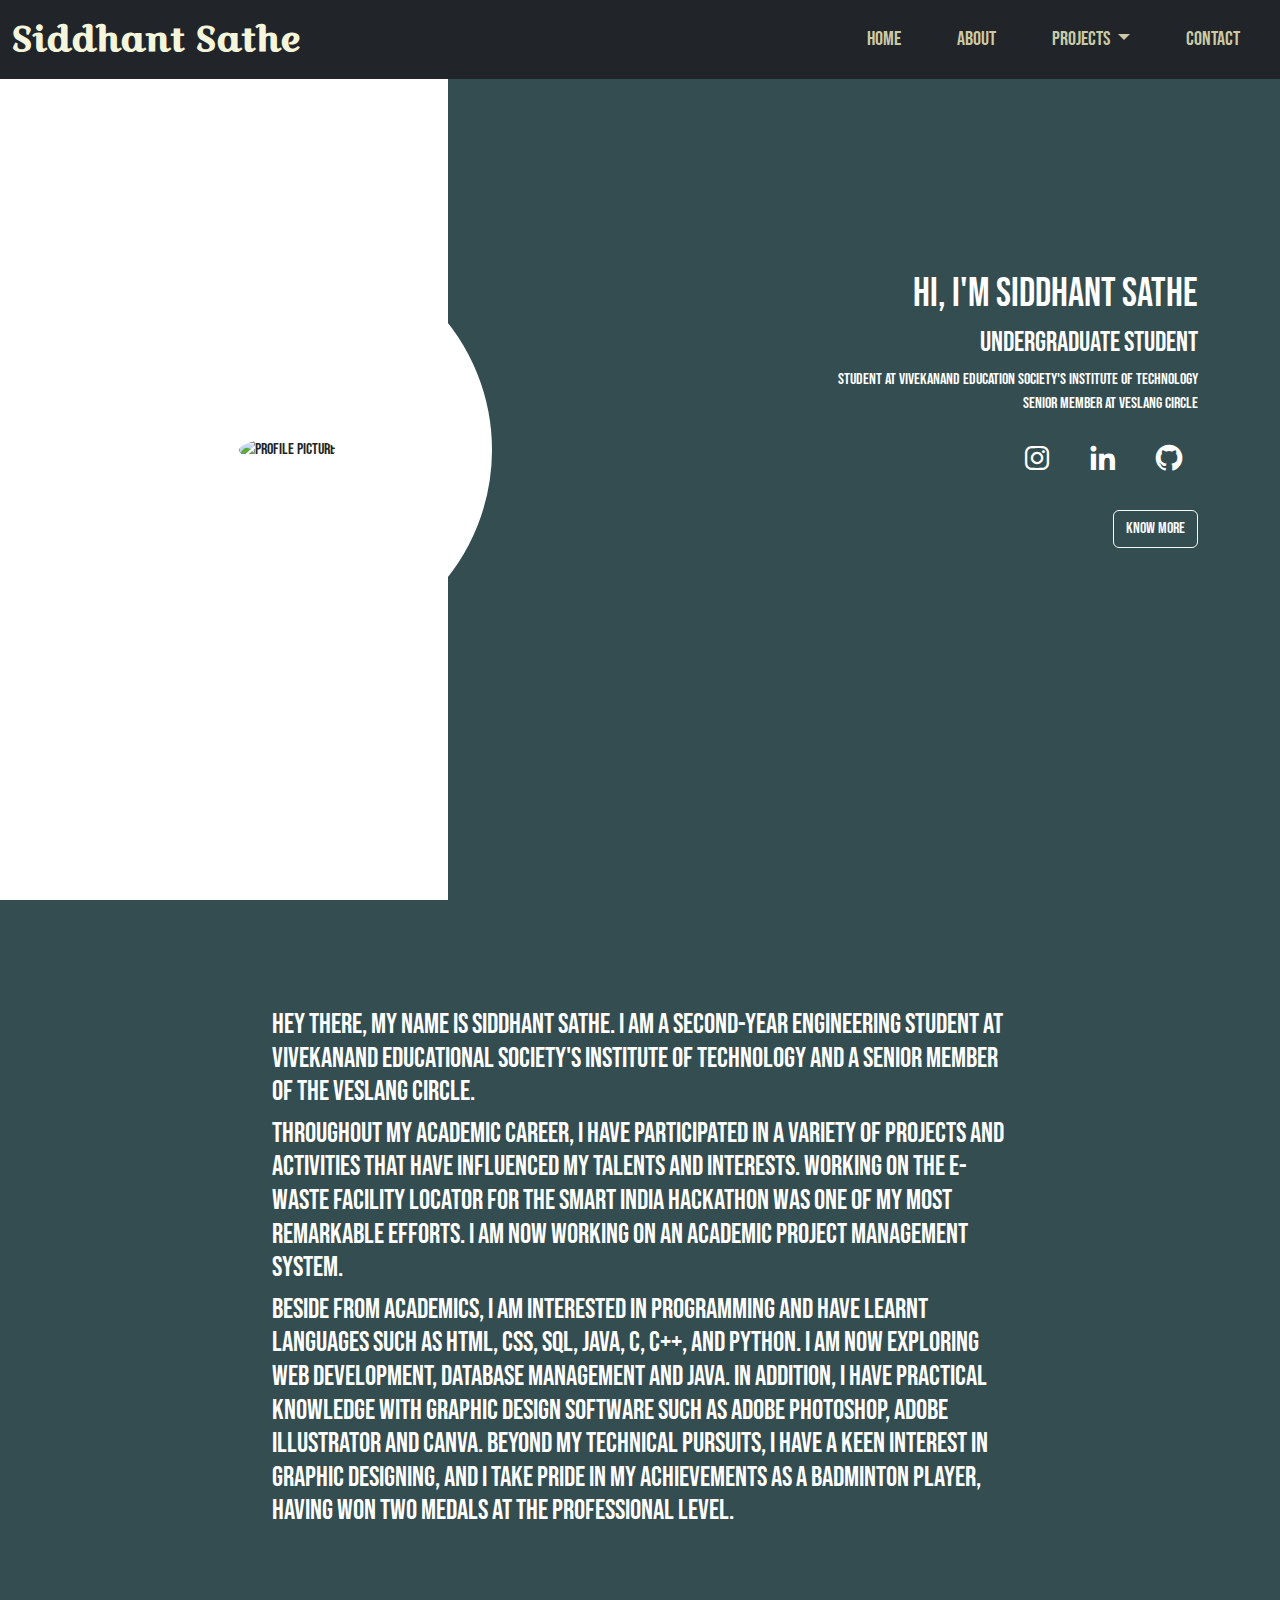
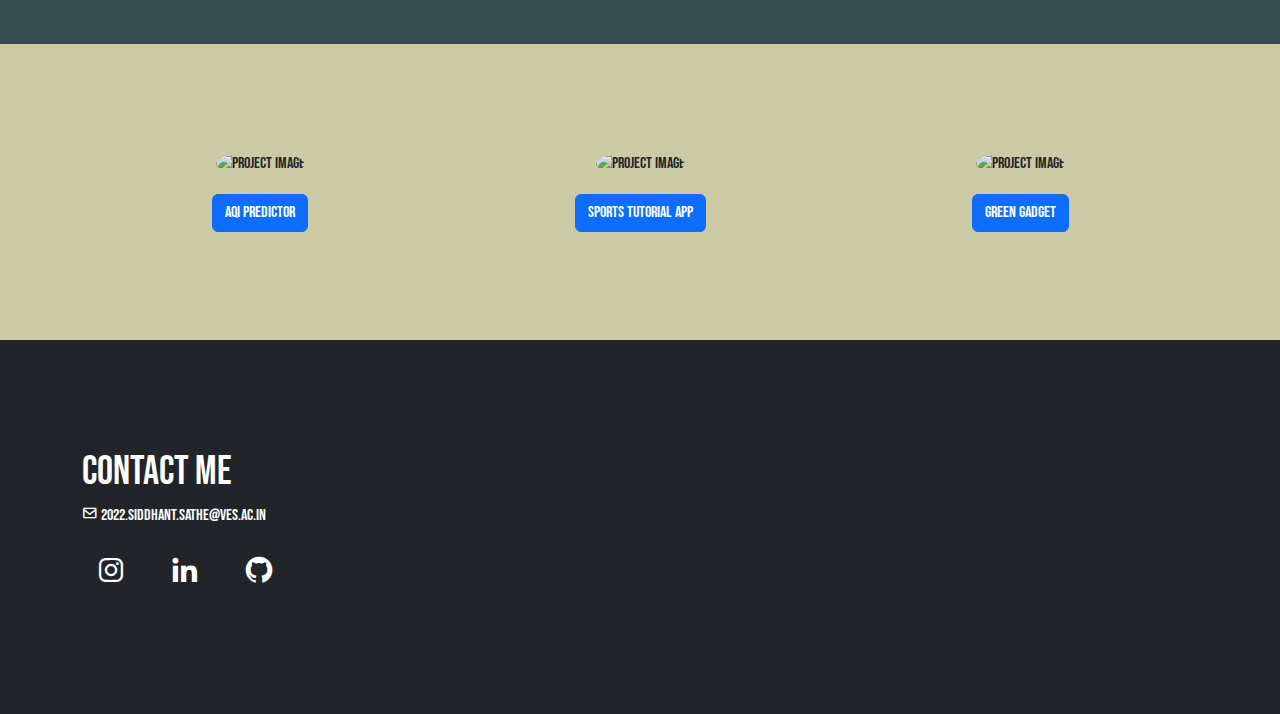
==== try.html @ 27bf7b51 "bootstrap" ====
<!DOCTYPE html>
<html lang="en">
<head>
    <meta charset="UTF-8">
    <meta name="viewport" content="width=device-width, initial-scale=1.0">
    <title>Siddhant Sathe</title>
    <link href="https://cdn.jsdelivr.net/npm/bootstrap@5.3.3/dist/css/bootstrap.min.css" rel="stylesheet" integrity="sha384-QWTKZyjpPEjISv5WaRU9OFeRpok6YctnYmDr5pNlyT2bRjXh0JMhjY6hW+ALEwIH" crossorigin="anonymous">
    <link rel="stylesheet" href="try.css">
    <link rel="stylesheet" href="https://fonts.googleapis.com/css?family=Bebas+Neue">
    <link href='https://unpkg.com/boxicons@2.1.4/css/boxicons.min.css' rel='stylesheet'>
    <script src="https://cdn.jsdelivr.net/npm/bootstrap@5.3.3/dist/js/bootstrap.bundle.min.js" integrity="sha384-YvpcrYf0tY3lHB60NNkmXc5s9fDVZLESaAA55NDzOxhy9GkcIdslK1eN7N6jIeHz" crossorigin="anonymous"></script>
</head>
<body>
    <main class="main-doc">
        <!-- Header with Bootstrap Navbar -->
        <header class="header navbar navbar-expand-lg bg-dark fixed-top">
            <div class="container-fluid">
                <a class="navbar-brand" href="#">Siddhant Sathe</a>
                <button class="navbar-toggler" type="button" data-bs-toggle="collapse" data-bs-target="#navbarNav" aria-controls="navbarNav" aria-expanded="false" aria-label="Toggle navigation">
                    <span class="navbar-toggler-icon" style="color: #cbcaa5;"></span>
                </button>
                <div class="collapse navbar-collapse large" id="navbarNav" style="color: #cbcaa5;">
                    <ul class="navbar-nav ms-auto">
                        <div id ="googletranslate"></div>
                        <li class="nav-item" >
                            <a class="nav-link" href="#homepage" style="color: #cbcaa5;">Home</a>
                        </li>
                        <li class="nav-item">
                            <a class="nav-link" href="#aboutpage" style="color: #cbcaa5;">About</a>
                        </li>
                        <li class="nav-item dropdown">
                            <a class="nav-link dropdown-toggle" href="#projectpage" id="navbarDropdown" role="button" data-bs-toggle="dropdown" aria-expanded="false" style="color: #cbcaa5;">
                                Projects
                            </a>
                            <ul class="dropdown-menu" aria-labelledby="navbarDropdown" >
                                <li><a class="dropdown-item" href="https://github.com/SiddhantSathe/AQI-Prediction.git">AQI Predictor</a></li>
                                <li><a class="dropdown-item" href="https://github.com/SiddhantSathe/Sports-Tutorial-App">Sports Tutorial App</a></li>
                                <li><a class="dropdown-item" href="https://github.com/SiddhantSathe/Gadget_Green">Green Gadget</a></li>
                            </ul>
                        </li>
                        <li class="nav-item">
                            <a class="nav-link" href="#contactpage" style="color: #cbcaa5;">Contact</a>
                        </li>
                    </ul>
                </div>
            </div>
        </header>

        <!-- Home Section -->
        <section class="home d-flex align-items-center" id="homepage" style="height: 100vh; background: linear-gradient(-90deg ,#334d50 65%, #fff 35%);">
            <div class="container">
                <div class="row">
                    <div class="col-md-6 d-none d-md-block">
                        <div class="home-img mx-auto">

                            <img src="Profilepic.jpeg" alt="Profile Picture" class="img-fluid rounded-circle">
                        </div>
                    </div>
                    <div class="align-middle col-md-6 text-end" style="padding-top: 25px;">
                        <h1>Hi, I'm Siddhant Sathe</h1>
                        <h3>Undergraduate Student</h3>
                        <p>Student at Vivekanand Education Society's Institute Of Technology<br> Senior Member at VESLang Circle</p>
                        <div class="home-icon d-flex justify-content-end gap-2">
                            <a href="https://www.instagram.com/siddhant__sathe/" class="btn"><i class='bx bxl-instagram'></i></a>
                            <a href="https://www.linkedin.com/in/siddhant-sathe-0709ab282" class="btn "><i class='bx bxl-linkedin'></i></a>
                            <a href="https://github.com/SiddhantSathe" class="btn"><i class='bx bxl-github'></i></a>
                        </div>
                        <a class="btn btn-outline-light mt-3" href="#aboutpage">Know more</a>
                    </div>
                </div>
            </div>
        </section>

        <!-- About Section -->
        <section class="about" id="aboutpage" style="background-color: #334d50;">
            <div class="container py-5">
                <div class="row justify-content-center text-white">
                    <div class="col-md-8">
                        <h3>Hey there, my name is Siddhant Sathe. I am a second-year engineering student at Vivekanand Educational Society's Institute of Technology and a senior member of the VESLang Circle.</h3>
                        <h3>Throughout my academic career, I have participated in a variety of projects and activities that have influenced my talents and interests. Working on the E-waste Facility Locator for the Smart India Hackathon was one of my most remarkable efforts. I am now working on an Academic Project Management System.</h3><h3>
                            Beside from academics, I am interested in programming and have learnt languages such as HTML, CSS, SQL, Java, C, C++, and Python. I am now exploring web development, Database management and Java. In addition, I have practical knowledge with graphic design software such as Adobe Photoshop, Adobe Illustrator and Canva.
                            Beyond my technical pursuits, I have a keen interest in graphic designing, and I take pride in my achievements as a badminton player, having won two medals at the professional level.</h3>
                    </div>
                </div>
            </div>
        </section>

        <!-- Project Section -->
        <section class="project" id="projectpage" style="background-color: #cbcaa5";>
            <div class="container py-5">
                <div class="row">
                    
                    <div class="col-md-4 text-center">
                        <div class="prj1-img mx-auto">
                            <img src="aqicp.png" class="img-fluid rounded-circle" alt="Project Image">
                        </div>
                        <a class="btn btn-primary mt-3" href="https://github.com/SiddhantSathe/AQI-Prediction.git">AQI Predictor</a>
                    </div>
                    <div class="col-md-4 text-center">
                        <div class="prj1-img mx-auto">
                            <img src="sportscp.png" class="img-fluid rounded-circle" alt="Project Image">
                        </div>
                        <a href="https://github.com/SiddhantSathe/Sports-Tutorial-App" class="btn btn-primary mt-3">Sports Tutorial App</a>
                    </div>
                    <div class="col-md-4 text-center">
                        <div class="prj1-img mx-auto">
                            <img src="ggcoverpage.jpg" class="img-fluid rounded-circle" alt="Project Image">
                        </div>
                        <a href="https://github.com/SiddhantSathe/Gadget_Green" class="btn btn-primary mt-3">Green Gadget</a>
                    </div>
                </div>
            </div>
        </section>

        <section class="contact bg-dark text-white" id="contactpage">
            <div class="container py-5">
                <h1>Contact Me</h1>
                <p><i class='bx bx-envelope'></i> 2022.siddhant.sathe@ves.ac.in</p>
                <div class="home-icon d-flex gap-3">
                    <a href="https://www.instagram.com/siddhant__sathe/" class="btn "><i class='bx bxl-instagram'></i></a>
                    <a href="https://www.linkedin.com/in/siddhant-sathe-0709ab282" class="btn"><i class='bx bxl-linkedin'></i></a>
                    <a href="https://github.com/SiddhantSathe" class="btn"><i class='bx bxl-github'></i></a>
                </div>
            </div>
        </section>
    </main>
    <script type="text/javascript">
        function googleTranslateElementInit() {
            new google.translate.TranslateElement({pageLanguage: 'en'}, 'googletranslate');
        }
    </script>
    <script type="text/javascript" src="//translate.google.com/translate_a/element.js?cb=googleTranslateElementInit"></script>
</body>
</html>
---- try.css ----
@import url(https://fonts.googleapis.com/css?family=Croissant+One);
@import url(https://fonts.googleapis.com/css?family=Bebas+Neue);
@import url(https://fonts.googleapis.com/css?family=Rubik);


.navbar-toggler{
    z-index: 1000;
    background: #cbcaa5;
}
.navbar-brand{
    font-size: 35px;
    font-weight: 600;
    font-family:Croissant One;
    text-decoration: none;
    color: beige;
}

body {
    font-family: 'Bebas Neue', sans-serif;
    margin: 0;
    padding: 0;
}

a .btn:hover{
    color: antiquewhite;
    text-decoration: none;
}
.home-icon a:hover{
    background: #73a0a5;
    color: azure;
    box-shadow: 0 0 10px #73a0a5;
}
.home {
    background: linear-gradient(-90deg, #334d50 65%, #fff 35%);
    height: 100vh;
    display: flex;
    align-items: center;
}

.home h1, .home h3, .home p {
    color: #fff;
}

.home-icon a {
    color: #fff;
    font-size: 2rem;
}

.header {
    position: fixed;
    top: 0;
    width: 100%;
    z-index: 1000;
}

.about, .project, .contact {
    padding: 60px 0;
}

.about h3, .contact p, .contact h1 {
    color: #fff;
}

a .nav-link{
    font: 18px;
    font-weight: 500;
    margin: 35px;
    text-decoration: none;
    transition: 3s;
    font-family: Bebas Neue;
    letter-spacing: 1px;
    color: #cbcaa5;
}

.navbar-brand:hover{
    color: antiquewhite;
    background: #73a0a5;
    color: azure;
    box-shadow: 0 0 10px #73a0a5;
    border-radius: 8px;
    padding: 0px 10px;
}

#googletranslate select {
    display: flex;
    justify-content: center;
    align-items: center;
    font-family: Bebas Neue;
    font-size: 20px;
    color: #cbcaa5;
    background-color: transparent;
    border: none;
    padding: 10px;
    margin: 0;
    outline: none;
    transition: 0.3s;
}

.home-img{
    display: flex;
    justify-content: center;
    align-items: center;
    width: 410px;
    height: 410px;
    background: #fff 35%;
    border: 25px solid #fff;
    border-radius: 50%;
    display: inline-flex;
}

.nav-item{
    margin: 0 20px;
    font-size: 20px;
}
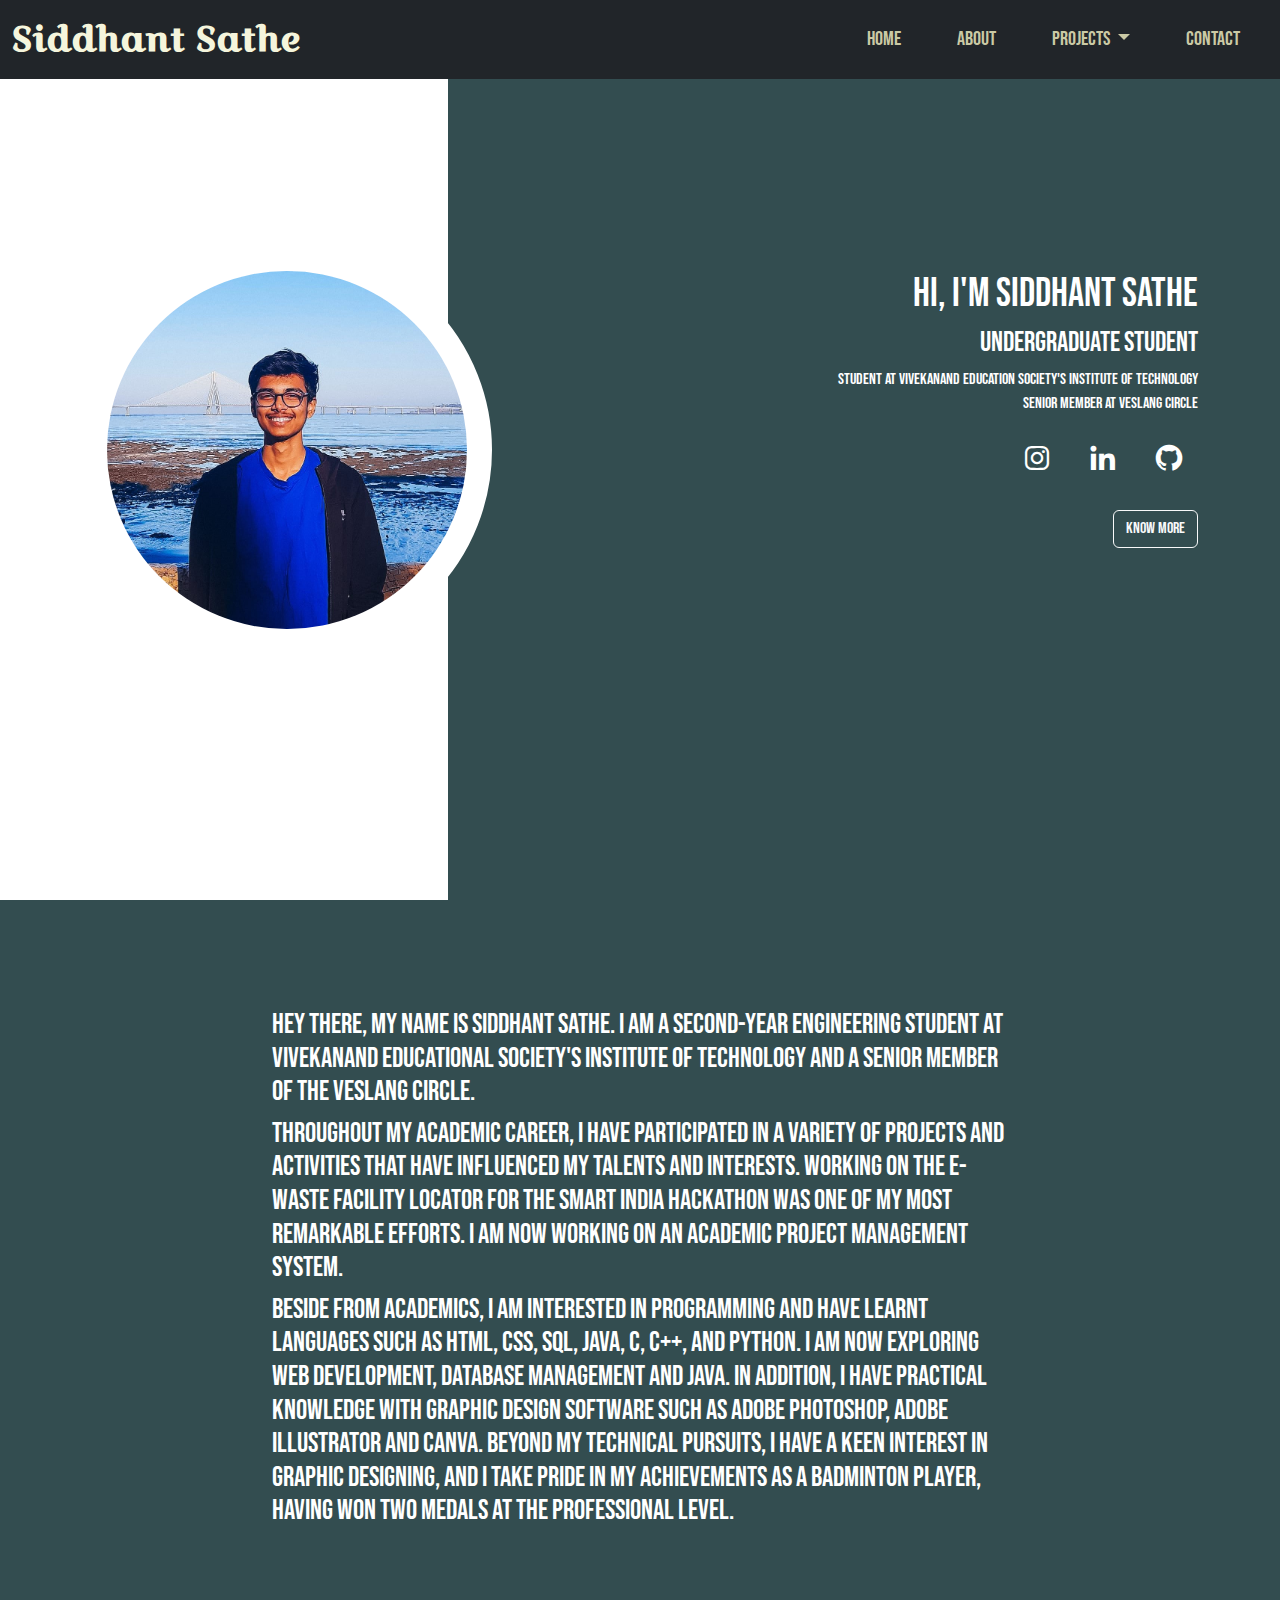
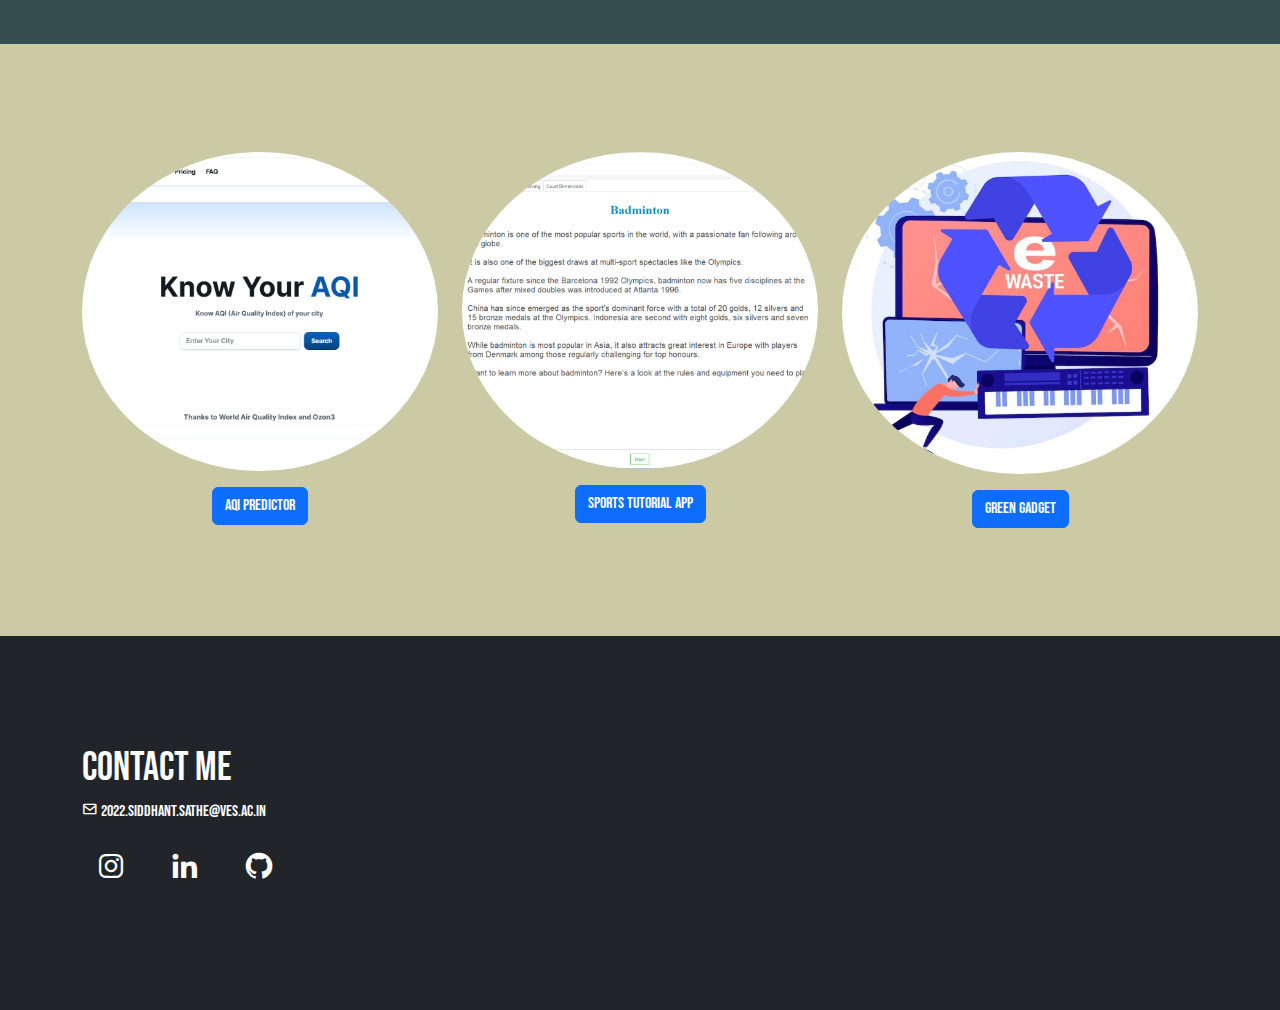
==== commit b36156fc: "bootstrap" ====
--- a/try.html
+++ b/try.html
@@ -13,7 +13,6 @@
 </head>
 <body>
     <main class="main-doc">
-        <!-- Header with Bootstrap Navbar -->
         <header class="header navbar navbar-expand-lg bg-dark fixed-top">
             <div class="container-fluid">
                 <a class="navbar-brand" href="#">Siddhant Sathe</a>
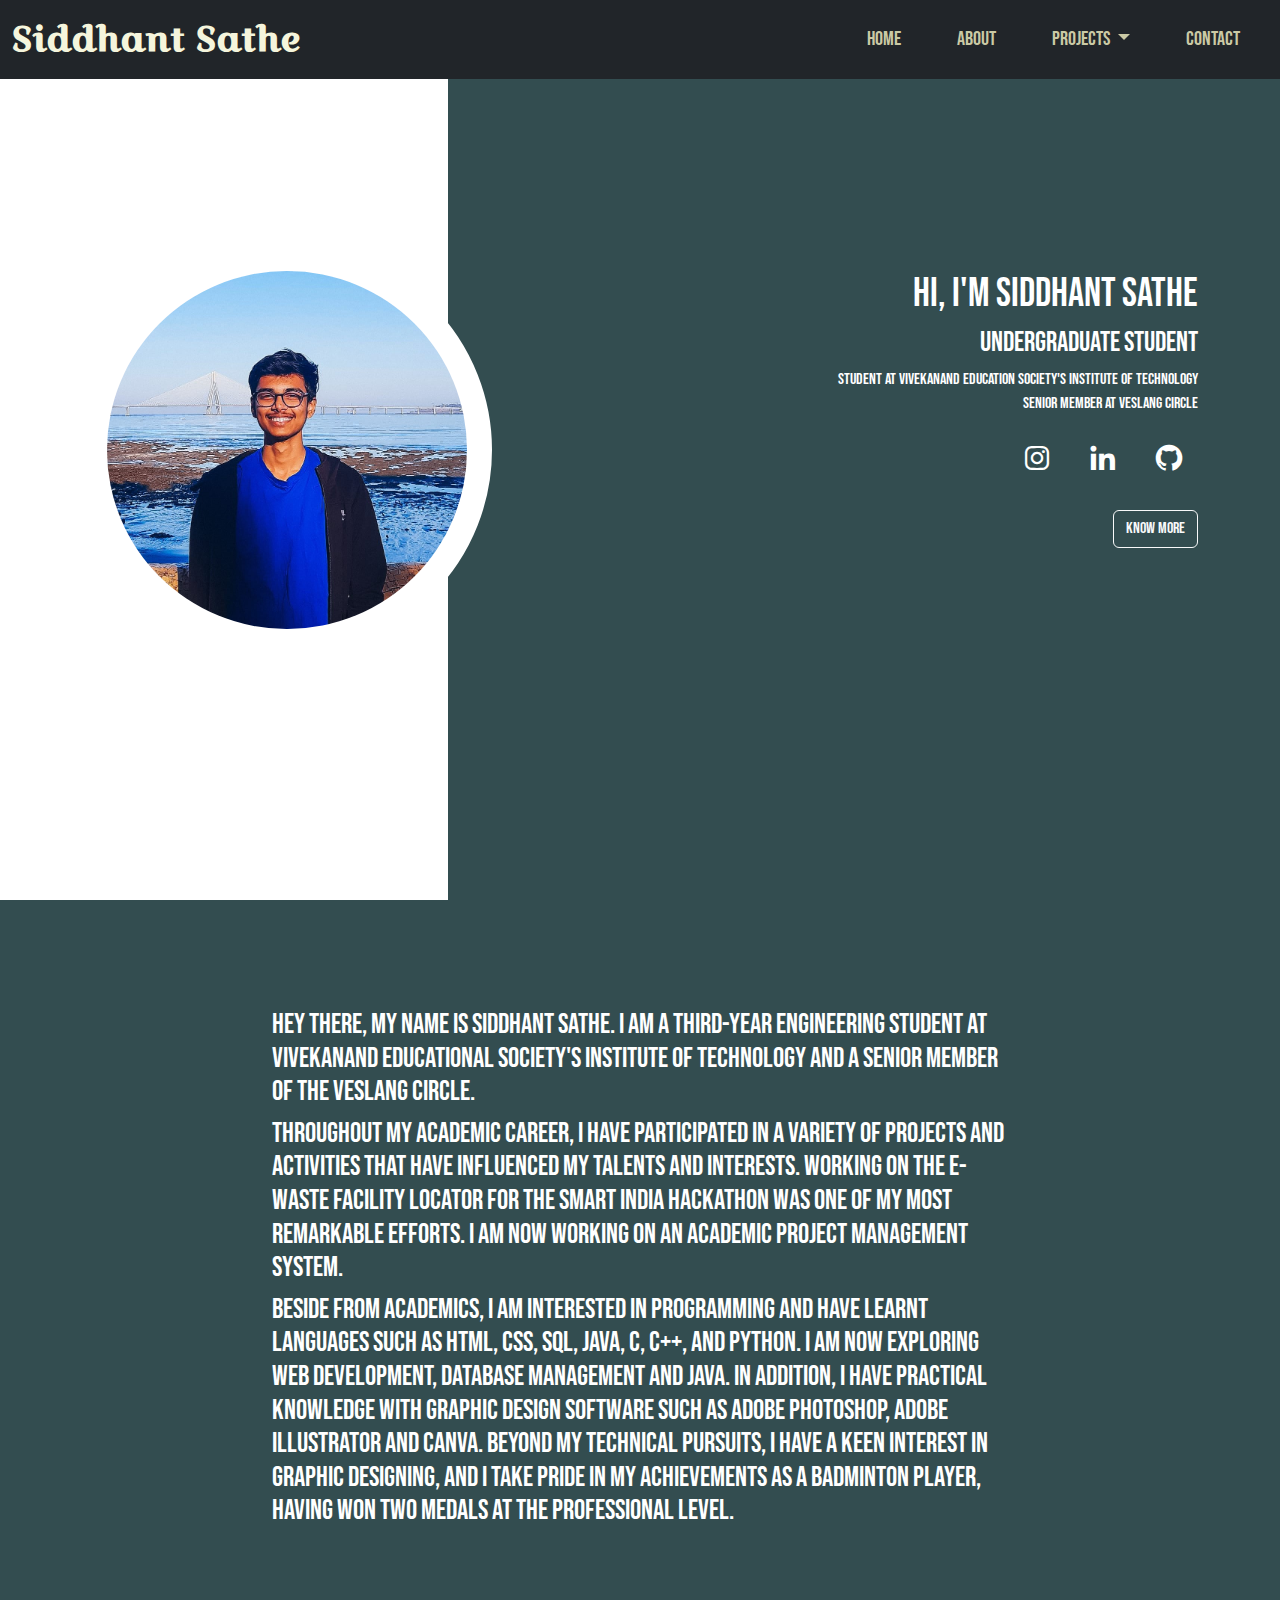
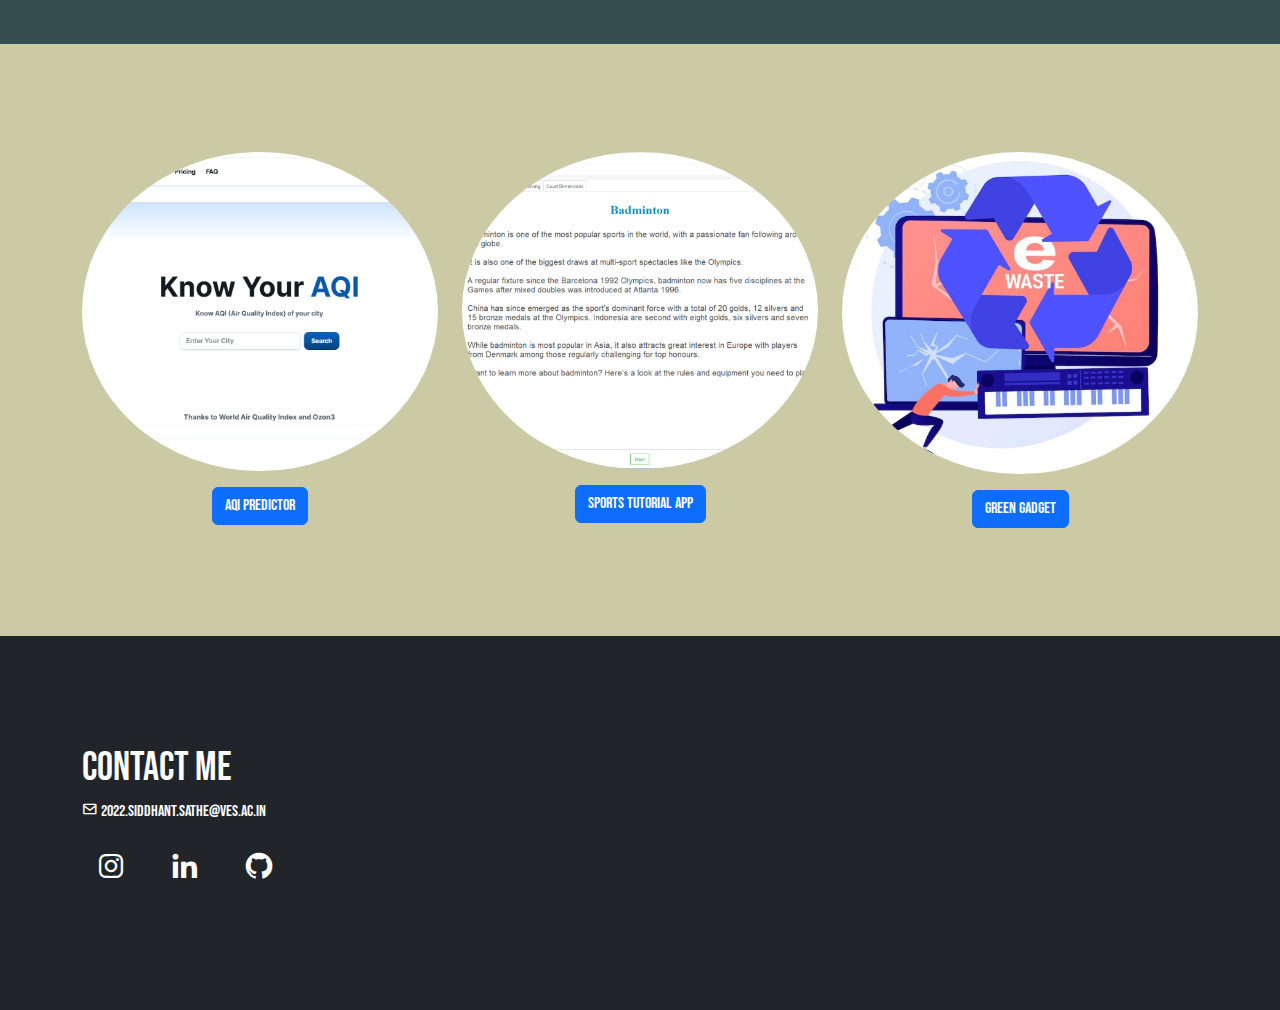
==== commit ac67f922: "bootstrap" ====
--- a/try.html
+++ b/try.html
@@ -76,7 +76,7 @@
             <div class="container py-5">
                 <div class="row justify-content-center text-white">
                     <div class="col-md-8">
-                        <h3>Hey there, my name is Siddhant Sathe. I am a second-year engineering student at Vivekanand Educational Society's Institute of Technology and a senior member of the VESLang Circle.</h3>
+                        <h3>Hey there, my name is Siddhant Sathe. I am a third-year engineering student at Vivekanand Educational Society's Institute of Technology and a senior member of the VESLang Circle.</h3>
                         <h3>Throughout my academic career, I have participated in a variety of projects and activities that have influenced my talents and interests. Working on the E-waste Facility Locator for the Smart India Hackathon was one of my most remarkable efforts. I am now working on an Academic Project Management System.</h3><h3>
                             Beside from academics, I am interested in programming and have learnt languages such as HTML, CSS, SQL, Java, C, C++, and Python. I am now exploring web development, Database management and Java. In addition, I have practical knowledge with graphic design software such as Adobe Photoshop, Adobe Illustrator and Canva.
                             Beyond my technical pursuits, I have a keen interest in graphic designing, and I take pride in my achievements as a badminton player, having won two medals at the professional level.</h3>
